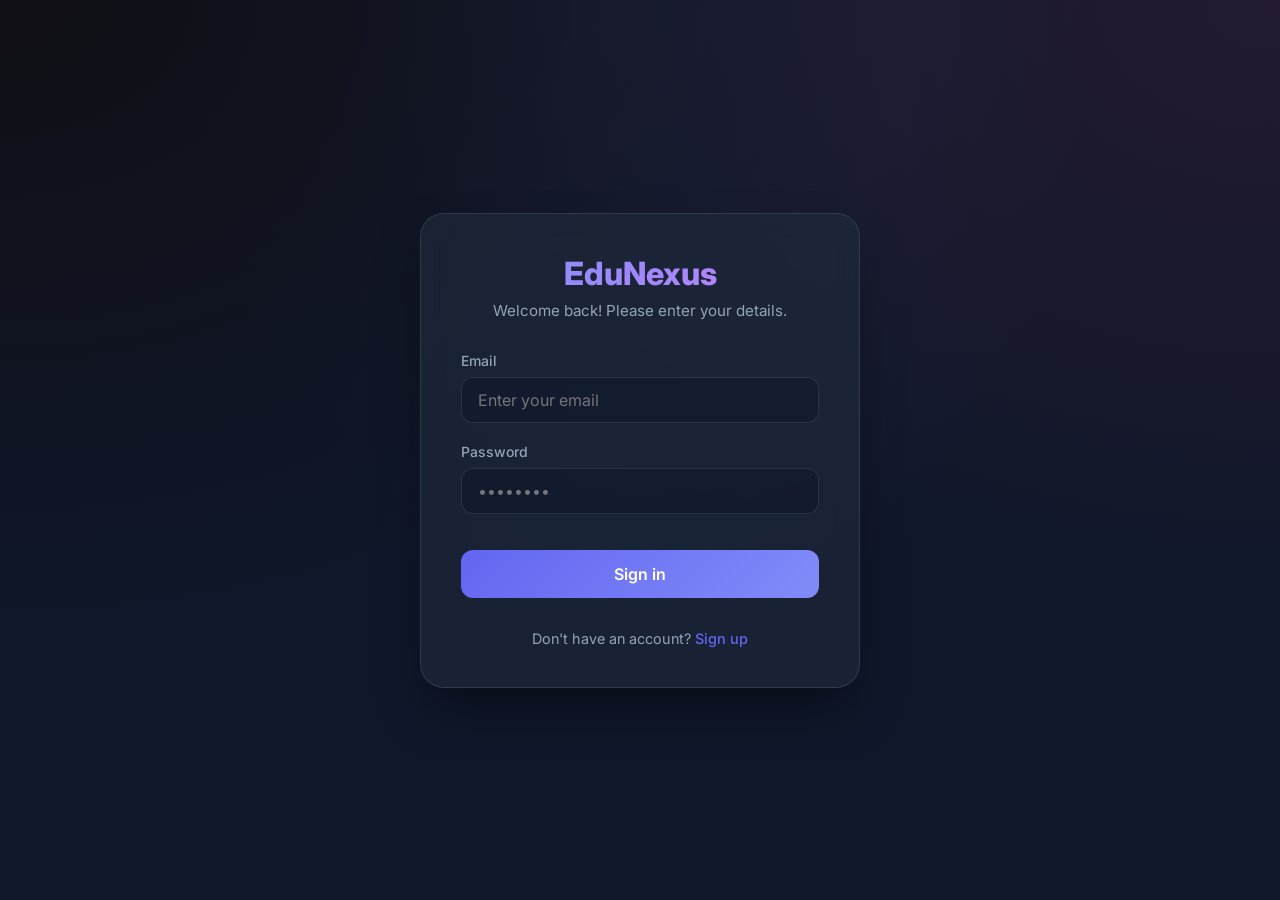
==== frontend/admin_dashboard.html @ c43dd37c "Initial commit" ====
<!DOCTYPE html>
<html lang="en">
<head>
    <meta charset="UTF-8">
    <meta name="viewport" content="width=device-width, initial-scale=1.0">
    <title>EduNexus - Admin Dashboard</title>
    <meta name="description" content="EduNexus Admin Dashboard — manage departments, classes, users, faculty assignments, and semester promotions.">
    <link href="https://fonts.googleapis.com/css2?family=Inter:wght@400;500;600;700;800&display=swap" rel="stylesheet">
    <link rel="stylesheet" href="css/style.css">
    <link rel="stylesheet" href="css/dashboard.css">
    <link rel="stylesheet" href="https://cdnjs.cloudflare.com/ajax/libs/font-awesome/6.4.0/css/all.min.css">
    <style>
        /* ── Manage Users: sub-tabs ── */
        .sub-tabs { display:flex; gap:.5rem; margin-bottom:1.5rem; flex-wrap:wrap; }
        .sub-tab {
            padding:.5rem 1.2rem; border-radius:2rem; border:1px solid var(--border-color);
            background:transparent; color:var(--text-muted); cursor:pointer;
            font-family:inherit; font-size:.85rem; font-weight:600; transition:all .2s;
        }
        .sub-tab.active { background:var(--primary-color); color:#fff; border-color:var(--primary-color); }
        .sub-tab:hover:not(.active) { border-color:rgba(99,102,241,.4); color:var(--text-main); }
        .sub-panel { display:none; animation:fadeIn .3s ease; }
        .sub-panel.active { display:block; }

        /* ── Search bar ── */
        .search-bar {
            display:flex; align-items:center; gap:.5rem; margin-bottom:1.25rem;
            background:rgba(15,23,42,.5); border:1px solid var(--border-color);
            border-radius:.65rem; padding:.1rem .5rem; max-width:360px; transition:border-color .2s;
        }
        .search-bar:focus-within { border-color:var(--primary-color); }
        .search-bar i { color:var(--text-muted); font-size:.85rem; }
        .search-bar input {
            flex:1; background:none; border:none; color:var(--text-main);
            font-family:inherit; font-size:.88rem; padding:.55rem .25rem; outline:none;
        }

        /* ── User row ── */
        .user-row {
            background:var(--bg-card); border:1px solid var(--border-color); border-radius:.75rem;
            padding:1rem 1.25rem; margin-bottom:.6rem; display:flex; align-items:center;
            gap:1rem; flex-wrap:wrap; transition:border-color .2s;
        }
        .user-row:hover { border-color:rgba(99,102,241,.25); }
        .user-avatar {
            width:40px; height:40px; border-radius:50%; display:flex;
            align-items:center; justify-content:center; font-weight:800;
            font-size:.85rem; color:white; flex-shrink:0;
        }
        .user-avatar.stu { background:linear-gradient(135deg,#818cf8,#6366f1); }
        .user-avatar.fac { background:linear-gradient(135deg,#34d399,#059669); }
        .user-info { flex:1; min-width:180px; }
        .user-name { font-weight:700; font-size:.92rem; margin-bottom:.15rem; }
        .user-email { font-size:.78rem; color:var(--text-muted); }
        .user-details { display:flex; gap:.5rem; flex-wrap:wrap; align-items:center; }
        .detail-chip {
            font-size:.72rem; font-weight:600; padding:.2rem .6rem; border-radius:1rem;
            background:rgba(99,102,241,.1); color:#818cf8; white-space:nowrap;
        }
        .detail-chip.green { background:rgba(16,185,129,.1); color:#34d399; }
        .detail-chip.amber { background:rgba(251,191,36,.1); color:#fbbf24; }
        .detail-chip.red   { background:rgba(239,68,68,.1); color:#f87171; }
        .user-actions { display:flex; gap:.4rem; flex-shrink:0; flex-wrap:wrap; }
        .act-btn {
            padding:.35rem .7rem; border-radius:.5rem; font-size:.78rem; font-weight:600;
            border:1px solid var(--border-color); background:transparent; color:var(--text-main);
            cursor:pointer; font-family:inherit; transition:all .15s;
            display:inline-flex; align-items:center; gap:.3rem;
        }
        .act-btn:hover { border-color:var(--primary-color); color:var(--primary-color); background:rgba(99,102,241,.06); }
        .act-btn.danger { border-color:rgba(239,68,68,.25); color:#f87171; }
        .act-btn.danger:hover { background:rgba(239,68,68,.1); border-color:#f87171; }

        /* ── Modal ── */
        .modal-overlay {
            position:fixed; inset:0; background:rgba(0,0,0,.55); z-index:1000;
            display:none; justify-content:center; align-items:center; padding:1rem;
            animation:fadeIn .2s ease;
        }
        .modal-overlay.open { display:flex; }
        .modal-box {
            background:var(--bg-card); border:1px solid var(--border-color);
            border-radius:1rem; padding:1.75rem; width:100%; max-width:440px;
            box-shadow:0 20px 60px rgba(0,0,0,.4); animation:modalPop .25s cubic-bezier(.16,1,.3,1);
        }
        @keyframes modalPop { from{opacity:0;transform:scale(.92) translateY(12px)} to{opacity:1;transform:none} }
        .modal-box h3 { margin:0 0 .25rem; font-size:1.1rem; }
        .modal-box .modal-desc { color:var(--text-muted); font-size:.85rem; margin-bottom:1.25rem; }
        .modal-box .form-group { margin-bottom:1rem; }
        .modal-box label { font-size:.8rem; font-weight:600; color:var(--text-muted); display:block; margin-bottom:.35rem; }
        .modal-actions { display:flex; gap:.75rem; margin-top:1.25rem; }
        .modal-actions .btn { flex:1; }
        .modal-cancel {
            flex:1; padding:.75rem; border-radius:.5rem; background:transparent;
            border:1px solid var(--border-color); color:var(--text-main); cursor:pointer;
            font-family:inherit; font-weight:600; font-size:.9rem; transition:all .15s;
        }
        .modal-cancel:hover { background:rgba(255,255,255,.04); }
        .modal-error { color:var(--error); font-size:.82rem; margin-top:.5rem; display:none; }
        .modal-error.visible { display:block; }

        /* ── Toast ── */
        .toast-container {
            position:fixed; bottom:1.5rem; right:1.5rem; z-index:9999;
            display:flex; flex-direction:column; gap:.5rem; pointer-events:none;
        }
        .toast {
            padding:.85rem 1.25rem; border-radius:.65rem; font-weight:600; font-size:.88rem;
            display:flex; align-items:center; gap:.5rem; pointer-events:auto;
            box-shadow:0 8px 24px rgba(0,0,0,.3); transform:translateX(120%);
            transition:transform .35s cubic-bezier(.16,1,.3,1), opacity .3s;
        }
        .toast.visible { transform:translateX(0); }
        .toast.success { background:linear-gradient(135deg,#10b981,#059669); color:white; }
        .toast.error   { background:linear-gradient(135deg,#ef4444,#dc2626); color:white; }

        /* ── Stats / counters ── */
        .section-stats { display:flex; gap:.75rem; margin-bottom:1.25rem; flex-wrap:wrap; }
        .section-stat {
            font-size:.82rem; color:var(--text-muted); display:flex; align-items:center; gap:.35rem;
        }
        .section-stat strong { color:var(--text-main); }
    </style>
</head>
<body>
    <div class="dashboard-layout">
        <aside class="sidebar">
            <div class="sidebar-header"><h2>EduNexus Admin</h2></div>
            <ul class="nav-links">
                <li class="active"><a href="#overview" onclick="showSection('overview')"><i class="fas fa-home"></i> Overview</a></li>
                <li><a href="#departments" onclick="showSection('departments')"><i class="fas fa-building"></i> Departments & Semesters</a></li>
                <li><a href="#classes" onclick="showSection('classes')"><i class="fas fa-chalkboard"></i> Classes</a></li>
                <li><a href="#users" onclick="showSection('users')"><i class="fas fa-user-plus"></i> Add Users</a></li>
                <li><a href="#manage-users" onclick="showSection('manage-users')"><i class="fas fa-users-cog"></i> Manage Users</a></li>
                <li><a href="#assign-faculty" onclick="showSection('assign-faculty')"><i class="fas fa-user-tie"></i> Assign Faculty</a></li>
                <li><a href="#promotion" onclick="showSection('promotion')"><i class="fas fa-level-up-alt"></i> Promote Semester</a></li>
                <li><a href="documents.html"><i class="fas fa-folder-open"></i> Documents</a></li>
                <li><a href="assignments.html"><i class="fas fa-tasks"></i> Assignments</a></li>
                <li><a href="calendar.html"><i class="fas fa-calendar-alt"></i> Calendar</a></li>
                <li><a href="analytics.html"><i class="fas fa-chart-bar"></i> Analytics</a></li>
            </ul>
            <div class="sidebar-footer">
                <button onclick="logout()" class="btn-logout"><i class="fas fa-sign-out-alt"></i> Logout</button>
            </div>
        </aside>

        <main class="main-content">
            <header class="topbar"><h1>Admin Dashboard</h1></header>

            <div class="content-sections">
                <!-- Overview Section -->
                <section id="overview" class="section-content active">
                    <div class="stats-grid">
                        <div class="stat-card"><h3>Total Students</h3><p id="stat-students" class="stat-value">…</p></div>
                        <div class="stat-card"><h3>Total Faculty</h3><p id="stat-faculty" class="stat-value">…</p></div>
                        <div class="stat-card"><h3>Departments</h3><p id="stat-departments" class="stat-value">…</p></div>
                        <div class="stat-card"><h3>Classes</h3><p id="stat-classes" class="stat-value">…</p></div>
                    </div>

                    <!-- Institution Performance Summary Widget -->
                    <div class="dashboard-card" style="margin-top:1.5rem; border-left:4px solid var(--primary-color);">
                        <div style="display:flex; justify-content:space-between; align-items:center; flex-wrap:wrap; gap:1rem;">
                            <div>
                                <h2 style="font-size:1.1rem; margin-bottom:0.4rem; display:flex; align-items:center; gap:0.5rem; font-weight:700;">
                                    <i class="fas fa-chart-line" style="color:var(--primary-color);"></i> Institution Performance Summary
                                </h2>
                                <p style="font-size:0.8rem; color:var(--text-muted); margin:0;">Real-time educational analytics and threshold-based risk monitoring.</p>
                            </div>
                            <div style="display:flex; gap:1.5rem; align-items:center; flex-wrap:wrap;">
                                <span style="font-size:0.85rem;">Students At Risk: <strong id="admin-quick-at-risk" style="color:#ef4444;">—</strong></span>
                                <span style="font-size:0.85rem;">Avg Attendance: <strong id="admin-quick-avg-att" style="color:#fbbf24;">—</strong></span>
                                <a href="analytics.html" class="btn" style="padding:0.5rem 1rem; font-size:0.75rem; margin:0;"><i class="fas fa-arrow-right"></i> Open Analytics</a>
                            </div>
                        </div>
                    </div>

                    <!-- Upcoming Academic Events Card -->
                    <div class="dashboard-card" id="upcoming-events-container" style="margin-top:1.5rem; border-top:4px solid #818cf8; display:none; background: rgba(30, 41, 59, 0.4); backdrop-filter: blur(12px); border-radius:1rem; padding: 1.25rem;">
                        <div style="display:flex; justify-content:space-between; align-items:center; margin-bottom:0.75rem; flex-wrap:wrap; gap:0.5rem;">
                            <h2 style="font-size:1.1rem; margin:0; display:flex; align-items:center; gap:0.5rem; font-weight:700;">
                                <i class="fas fa-calendar-day" style="color:#818cf8;"></i> Upcoming Academic Events
                            </h2>
                            <a href="calendar.html" class="btn" style="padding:0.4rem 0.8rem; font-size:0.72rem; margin:0;"><i class="fas fa-calendar-alt"></i> Manage Calendar</a>
                        </div>
                        <div style="display:grid; grid-template-columns: repeat(auto-fit, minmax(220px, 1fr)); gap:1rem;" id="upcoming-events-list">
                            <!-- Dynamically populated -->
                        </div>
                    </div>
                </section>

                <!-- Departments & Semesters Section -->
                <section id="departments" class="section-content">
                    <div class="card-grid">
                        <div class="dashboard-card">
                            <h2>Manage Departments</h2>
                            <form id="add-dept-form" class="inline-form">
                                <input type="text" id="dept-name" placeholder="Department Name" required class="form-control">
                                <button type="submit" class="btn">Add</button>
                            </form>
                            <div class="table-container">
                                <table id="dept-table"><thead><tr><th>ID</th><th>Name</th><th>Action</th></tr></thead><tbody></tbody></table>
                            </div>
                        </div>
                        <div class="dashboard-card">
                            <h2>Configure Semesters</h2>
                            <form id="add-sem-form" class="inline-form">
                                <input type="number" id="sem-number" placeholder="Semester Number" required class="form-control">
                                <button type="submit" class="btn">Add</button>
                            </form>
                            <div class="table-container">
                                <table id="sem-table"><thead><tr><th>ID</th><th>Number</th></tr></thead><tbody></tbody></table>
                            </div>
                        </div>
                    </div>
                </section>

                <!-- Setup Classes Section -->
                <section id="classes" class="section-content">
                    <div class="dashboard-card">
                        <h2>Create New Class</h2>
                        <form id="add-class-form" class="grid-form">
                            <select id="class-dept" class="form-control form-select" required></select>
                            <select id="class-sem" class="form-control form-select" required></select>
                            <input type="text" id="class-section" placeholder="Section (e.g., A, B)" class="form-control" required>
                            <button type="submit" class="btn">Create Class</button>
                        </form>
                        <div class="message-container" id="class-msg"></div>
                        <h3 style="margin-top:2rem;">Existing Classes</h3>
                        <div class="table-container">
                            <table id="classes-table"><thead><tr><th>ID</th><th>Department</th><th>Semester</th><th>Section</th></tr></thead><tbody></tbody></table>
                        </div>
                    </div>
                </section>

                <!-- Add Users Section -->
                <section id="users" class="section-content">
                    <div class="dashboard-card">
                        <h2>Add User to Institution</h2>
                        <p class="subtitle">User must have already signed up to EduNexus.</p>
                        <form id="add-user-form" class="grid-form">
                            <input type="email" id="user-email" placeholder="User Email" class="form-control" required>
                            <select id="user-role" class="form-control form-select" required onchange="toggleStudentFields()">
                                <option value="student">Student</option>
                                <option value="faculty">Faculty</option>
                            </select>
                            <input type="text" id="user-reg-no" placeholder="Register Number" class="form-control student-field">
                            <select id="user-class" class="form-control form-select student-field"></select>
                            <button type="submit" class="btn">Add User</button>
                        </form>
                        <div class="message-container" id="add-user-msg"></div>
                    </div>
                </section>

                <!-- Assign Faculty Section -->
                <section id="assign-faculty" class="section-content">
                    <div class="dashboard-card">
                        <h2>Assign Faculty to Classes</h2>
                        <form id="assign-faculty-form" class="grid-form">
                            <select id="assign-class" class="form-control form-select" required></select>
                            <select id="assign-teacher" class="form-control form-select" required></select>
                            <select id="assign-role" class="form-control form-select" required>
                                <option value="" disabled selected>Select Role</option>
                                <option value="class_teacher">Class Teacher</option>
                                <option value="vice_class_teacher">Vice Class Teacher</option>
                                <option value="subject_teacher">Subject Teacher</option>
                            </select>
                            <button type="submit" class="btn">Assign Faculty</button>
                        </form>
                        <div class="message-container" id="assign-faculty-msg"></div>
                        <h3 style="margin-top:2rem;">Assigned Faculty List</h3>
                        <div class="table-container">
                            <table id="assign-faculty-table"><thead><tr><th>Teacher Name</th><th>Class</th><th>Role</th></tr></thead><tbody></tbody></table>
                        </div>
                    </div>
                </section>

                <!-- ═══════ MANAGE USERS SECTION ═══════ -->
                <section id="manage-users" class="section-content">
                    <div class="sub-tabs">
                        <button class="sub-tab active" onclick="showSubTab('stu',this)" id="stab-stu">
                            <i class="fas fa-user-graduate"></i> Students
                        </button>
                        <button class="sub-tab" onclick="showSubTab('fac',this)" id="stab-fac">
                            <i class="fas fa-chalkboard-teacher"></i> Faculty
                        </button>
                    </div>

                    <!-- Students sub-panel -->
                    <div id="sub-stu" class="sub-panel active">
                        <div class="search-bar">
                            <i class="fas fa-search"></i>
                            <input type="text" id="stu-search" placeholder="Search by name, register number, or class…" oninput="filterStudents()">
                        </div>
                        <div class="section-stats" id="stu-stats"></div>
                        <div id="stu-list"><p style="color:var(--text-muted)">Loading…</p></div>
                    </div>

                    <!-- Faculty sub-panel -->
                    <div id="sub-fac" class="sub-panel">
                        <div class="search-bar">
                            <i class="fas fa-search"></i>
                            <input type="text" id="fac-search" placeholder="Search by name or email…" oninput="filterFaculty()">
                        </div>
                        <div class="section-stats" id="fac-stats"></div>
                        <div id="fac-list"><p style="color:var(--text-muted)">Loading…</p></div>
                    </div>
                </section>

                <!-- Promote Semester Section -->
                <section id="promotion" class="section-content">
                    <div class="dashboard-card center-card" style="max-width:600px; margin:auto;">
                        <h2>Semester Promotion System</h2>
                        <p style="color:var(--text-muted); margin-bottom:1.5rem;">Warning: Promoting will advance all active students to their next semester automatically and reset their class mappings.</p>
                        <div class="form-group" style="text-align:left; margin-bottom: 1.5rem;">
                            <label style="font-weight:bold; margin-bottom:0.5rem; display:block;">Data Handling Mode</label>
                            <select id="promote-mode" class="form-control form-select">
                                <option value="keep_history" selected>Preserve Academic History (Move to Archive)</option>
                                <option value="reset">Reset Data (Permanently Delete)</option>
                            </select>
                        </div>
                        <div class="message-container" id="promote-msg" style="display:none; text-align:left;"></div>
                        <button id="promote-btn" class="btn btn-warning" style="width:100%; font-size:1.1rem; border-radius:0.5rem;" onclick="handlePromoteSemester()"><i class="fas fa-level-up-alt"></i> Promote All Students</button>
                    </div>
                </section>
            </div>
        </main>
    </div>

    <!-- ═══ MODAL ═══ -->
    <div class="modal-overlay" id="modal">
        <div class="modal-box">
            <h3 id="modal-title">Action</h3>
            <p class="modal-desc" id="modal-desc"></p>
            <div id="modal-body"></div>
            <div class="modal-error" id="modal-error"></div>
            <div class="modal-actions">
                <button class="btn" id="modal-confirm" onclick="modalConfirm()">Confirm</button>
                <button class="modal-cancel" onclick="closeModal()">Cancel</button>
            </div>
        </div>
    </div>

    <!-- ═══ TOAST ═══ -->
    <div class="toast-container" id="toast-container"></div>

    <script src="js/admin.js"></script>
</body>
</html>
---- frontend/css/style.css ----
:root {
    --primary-color: #6366f1;
    --primary-hover: #4f46e5;
    --bg-dark: #0f172a;
    --bg-card: rgba(30, 41, 59, 0.7);
    --text-main: #f8fafc;
    --text-muted: #94a3b8;
    --border-color: rgba(255, 255, 255, 0.1);
    --input-bg: rgba(15, 23, 42, 0.6);
    --error: #ef4444;
    --success: #10b981;
}

* {
    margin: 0;
    padding: 0;
    box-sizing: border-box;
    font-family: 'Inter', -apple-system, BlinkMacSystemFont, 'Segoe UI', Roboto, Helvetica, Arial, sans-serif;
}

body {
    background-color: var(--bg-dark);
    color: var(--text-main);
    min-height: 100vh;
    display: flex;
    justify-content: center;
    align-items: center;
    background-image: 
        radial-gradient(at 0% 0%, hsla(253,16%,7%,1) 0, transparent 50%), 
        radial-gradient(at 50% 0%, hsla(225,39%,30%,0.2) 0, transparent 50%), 
        radial-gradient(at 100% 0%, hsla(339,49%,30%,0.2) 0, transparent 50%);
    background-attachment: fixed;
}

/* Glassmorphism Auth Container */
.auth-container {
    background: var(--bg-card);
    backdrop-filter: blur(12px);
    -webkit-backdrop-filter: blur(12px);
    border: 1px solid var(--border-color);
    padding: 2.5rem;
    border-radius: 1.5rem;
    width: 100%;
    max-width: 440px;
    box-shadow: 0 25px 50px -12px rgba(0, 0, 0, 0.5);
    transform: translateY(0);
    animation: fadeUp 0.6s cubic-bezier(0.16, 1, 0.3, 1) forwards;
}

@keyframes fadeUp {
    from {
        opacity: 0;
        transform: translateY(20px);
    }
    to {
        opacity: 1;
        transform: translateY(0);
    }
}

.auth-header {
    text-align: center;
    margin-bottom: 2rem;
}

.auth-logo {
    font-size: 2rem;
    font-weight: 800;
    background: linear-gradient(135deg, #818cf8 0%, #c084fc 100%);
    -webkit-background-clip: text;
    -webkit-text-fill-color: transparent;
    margin-bottom: 0.5rem;
}

.auth-subtitle {
    color: var(--text-muted);
    font-size: 0.95rem;
}

/* Form Styles */
.form-group {
    margin-bottom: 1.25rem;
}

.form-group label {
    display: block;
    font-size: 0.875rem;
    font-weight: 500;
    margin-bottom: 0.5rem;
    color: var(--text-muted);
}

.form-control {
    width: 100%;
    padding: 0.75rem 1rem;
    background-color: var(--input-bg);
    border: 1px solid var(--border-color);
    border-radius: 0.75rem;
    color: var(--text-main);
    font-size: 1rem;
    transition: all 0.3s ease;
}

.form-control:focus {
    outline: none;
    border-color: var(--primary-color);
    box-shadow: 0 0 0 3px rgba(99, 102, 241, 0.2);
}

.form-select {
    appearance: none;
    background-image: url("data:image/svg+xml,%3Csvg xmlns='http://www.w3.org/2000/svg' fill='none' viewBox='0 0 24 24' stroke='rgba(148,163,184,1)'%3E%3Cpath stroke-linecap='round' stroke-linejoin='round' stroke-width='2' d='M19 9l-7 7-7-7'%3E%3C/path%3E%3C/svg%3E");
    background-repeat: no-repeat;
    background-position: right 1rem center;
    background-size: 1.25rem;
}

.form-select option {
    background-color: var(--bg-dark);
    color: var(--text-main);
}

.btn {
    width: 100%;
    padding: 0.875rem;
    background: linear-gradient(135deg, var(--primary-color) 0%, #818cf8 100%);
    color: white;
    font-weight: 600;
    font-size: 1rem;
    border: none;
    border-radius: 0.75rem;
    cursor: pointer;
    transition: transform 0.2s, box-shadow 0.2s;
    margin-top: 1rem;
}

.btn:hover {
    transform: translateY(-2px);
    box-shadow: 0 10px 15px -3px rgba(99, 102, 241, 0.3);
}

.btn:active {
    transform: translateY(0);
}

.auth-footer {
    margin-top: 2rem;
    text-align: center;
    font-size: 0.9rem;
    color: var(--text-muted);
}

.auth-footer a {
    color: var(--primary-color);
    text-decoration: none;
    font-weight: 500;
    transition: color 0.3s;
}

.auth-footer a:hover {
    color: #818cf8;
}

.error-message {
    color: var(--error);
    font-size: 0.875rem;
    margin-top: 0.5rem;
    display: none;
}

#admin-fields {
    display: none;
    animation: fadeInDown 0.3s ease forwards;
}

@keyframes fadeInDown {
    from {
        opacity: 0;
        transform: translateY(-10px);
    }
    to {
        opacity: 1;
        transform: translateY(0);
    }
}
---- frontend/css/dashboard.css ----
/* ── EduNexus Shared Dashboard Layout ── */

/* ── Base Dashboard Layout ── */
.dashboard-layout {
    display: flex;
    min-height: 100vh;
    width: 100%;
}

.main-content {
    flex: 1;
    overflow-y: auto;
    padding: 2rem;
}

.topbar {
    margin-bottom: 2rem;
    display: flex;
    justify-content: space-between;
    align-items: center;
    flex-wrap: wrap;
    gap: 1rem;
}

.topbar h1 {
    font-size: 1.8rem;
    font-weight: 700;
}

.dashboard-card {
    background: var(--bg-card);
    border: 1px solid var(--border-color);
    padding: 1.5rem;
    border-radius: 1rem;
}

/* ── Sidebar ── */
.sidebar {
    width: 260px;
    background: var(--bg-card);
    border-right: 1px solid var(--border-color);
    display: flex;
    flex-direction: column;
    padding: 1.5rem 0;
    backdrop-filter: blur(12px);
    -webkit-backdrop-filter: blur(12px);
    z-index: 10;
    flex-shrink: 0;
}

.sidebar-header {
    padding: 0 1.5rem 2rem;
    border-bottom: 1px solid var(--border-color);
}

.sidebar-header h2 {
    background: linear-gradient(135deg, #818cf8 0%, #c084fc 100%);
    -webkit-background-clip: text;
    -webkit-text-fill-color: transparent;
    font-weight: 800;
}

.nav-links {
    list-style: none;
    padding: 1.5rem 1rem;
    flex: 1;
}

.nav-links li {
    margin-bottom: 0.5rem;
}

.nav-links a {
    display: flex;
    align-items: center;
    gap: 1rem;
    padding: 0.875rem 1rem;
    color: var(--text-muted);
    text-decoration: none;
    border-radius: 0.5rem;
    transition: all 0.3s;
    font-weight: 500;
}

.nav-links li.active a, .nav-links a:hover {
    background: rgba(99, 102, 241, 0.1);
    color: var(--primary-color);
}

.sidebar-footer {
    padding: 1rem 1.5rem;
    border-top: 1px solid var(--border-color);
}

.btn-logout {
    width: 100%;
    background: transparent;
    border: 1px solid var(--border-color);
    color: var(--text-muted);
    padding: 0.75rem;
    border-radius: 0.5rem;
    cursor: pointer;
    transition: all 0.3s;
    display: flex;
    justify-content: center;
    align-items: center;
    gap: 0.5rem;
    font-weight: 600;
}

.btn-logout:hover {
    background: rgba(239, 68, 68, 0.1);
    color: var(--error);
    border-color: var(--error);
}

/* ── Responsive Sidebar Toggle & Backdrops ── */
.sidebar-toggle {
    display: none;
    background: rgba(15, 23, 42, 0.4);
    border: 1px solid var(--border-color);
    color: var(--text-main);
    font-size: 1.1rem;
    padding: 0.5rem 0.75rem;
    border-radius: 0.5rem;
    cursor: pointer;
    transition: all 0.2s;
    align-items: center;
    justify-content: center;
}

.sidebar-toggle:hover {
    background: rgba(99, 102, 241, 0.1);
    border-color: var(--primary-color);
    color: var(--primary-color);
}

.sidebar-backdrop {
    position: fixed;
    inset: 0;
    background: rgba(15, 23, 42, 0.4);
    backdrop-filter: blur(4px);
    -webkit-backdrop-filter: blur(4px);
    z-index: 999;
    display: none;
    opacity: 0;
    transition: opacity 0.25s ease;
}

.sidebar-backdrop.active {
    display: block;
    opacity: 1;
}

@media (max-width: 1024px) {
    .sidebar {
        position: fixed;
        top: 0;
        left: 0;
        height: 100vh;
        width: 260px;
        transform: translateX(-100%);
        transition: transform 0.3s cubic-bezier(0.16, 1, 0.3, 1);
        z-index: 1000;
        box-shadow: 20px 0 40px rgba(0, 0, 0, 0.4);
    }
    
    .sidebar.open {
        transform: translateX(0);
    }
    
    .sidebar-toggle {
        display: inline-flex;
    }
}

@media (max-width: 768px) {
    .main-content {
        padding: 1.25rem;
    }
    
    .topbar {
        margin-bottom: 1.25rem;
        gap: 0.75rem;
    }
    
    .topbar h1 {
        font-size: 1.5rem;
    }
}

/* ── Premium Glassmorphism Modals ── */
.modal-overlay {
    position: fixed;
    inset: 0;
    background: rgba(15, 23, 42, 0.6);
    backdrop-filter: blur(12px);
    -webkit-backdrop-filter: blur(12px);
    z-index: 1000;
    display: none;
    justify-content: center;
    align-items: center;
    padding: 1rem;
    overflow-y: auto;
    animation: fadeIn 0.2s ease forwards;
}

.modal-overlay.open {
    display: flex;
}

.modal-box {
    background: var(--bg-card);
    border: 1px solid var(--border-color);
    border-radius: 1rem;
    padding: 1.75rem;
    width: 100%;
    max-width: 480px;
    max-height: 90vh;
    overflow-y: auto;
    box-shadow: 0 25px 50px -12px rgba(0, 0, 0, 0.5);
    animation: modalPop 0.25s cubic-bezier(0.16, 1, 0.3, 1) forwards;
    display: flex;
    flex-direction: column;
    gap: 0.75rem;
    scrollbar-width: thin;
}

.modal-box::-webkit-scrollbar {
    width: 6px;
}

.modal-box::-webkit-scrollbar-thumb {
    background: rgba(255, 255, 255, 0.1);
    border-radius: 3px;
}

@keyframes modalPop {
    from { opacity: 0; transform: scale(0.95) translateY(10px); }
    to { opacity: 1; transform: scale(1) translateY(0); }
}

.modal-box h3 {
    margin: 0;
    font-size: 1.25rem;
    font-weight: 700;
    color: var(--text-main);
}

.modal-desc {
    color: var(--text-muted);
    font-size: 0.85rem;
    line-height: 1.45;
    margin: 0 0 0.5rem 0;
}

.modal-actions {
    display: flex;
    gap: 0.75rem;
    margin-top: 1rem;
}

.modal-cancel {
    flex: 1;
    padding: 0.75rem 1rem;
    border-radius: 0.75rem;
    background: transparent;
    border: 1px solid var(--border-color);
    color: var(--text-main);
    font-weight: 600;
    font-size: 0.9rem;
    cursor: pointer;
    transition: all 0.2s;
    display: inline-flex;
    justify-content: center;
    align-items: center;
}

.modal-cancel:hover {
    background: rgba(255, 255, 255, 0.05);
    border-color: rgba(255, 255, 255, 0.2);
}

.modal-error {
    color: var(--error);
    font-size: 0.8rem;
    background: rgba(239, 68, 68, 0.1);
    border: 1px solid rgba(239, 68, 68, 0.2);
    padding: 0.6rem 0.85rem;
    border-radius: 0.5rem;
    display: none;
    margin-top: 0.5rem;
    animation: fadeIn 0.2s ease;
}

.form-row-grid {
    display: grid;
    grid-template-columns: 1fr 1fr;
    gap: 0.75rem;
}

@media (max-width: 480px) {
    .modal-box {
        padding: 1.25rem;
        max-height: 95vh;
    }
    .form-row-grid {
        grid-template-columns: 1fr;
        gap: 0.5rem;
    }
}

/* ── Toast Notifications ── */
.toast-container {
    position: fixed;
    bottom: 1.5rem;
    right: 1.5rem;
    z-index: 9999;
    display: flex;
    flex-direction: column;
    gap: 0.5rem;
    pointer-events: none;
}

.toast {
    padding: 0.85rem 1.25rem;
    border-radius: 0.75rem;
    font-weight: 600;
    font-size: 0.88rem;
    display: flex;
    align-items: center;
    gap: 0.5rem;
    pointer-events: auto;
    box-shadow: 0 8px 24px rgba(0, 0, 0, 0.3);
    transform: translateX(120%);
    opacity: 0;
    transition: transform 0.35s cubic-bezier(0.16, 1, 0.3, 1), opacity 0.3s;
    backdrop-filter: blur(8px);
    -webkit-backdrop-filter: blur(8px);
    border: 1px solid rgba(255, 255, 255, 0.05);
}

.toast.visible {
    transform: translateX(0);
    opacity: 1;
}

.toast.success {
    background: linear-gradient(135deg, rgba(16, 185, 129, 0.9), rgba(5, 150, 105, 0.9));
    color: white;
    border-color: rgba(16, 185, 129, 0.2);
}

.toast.error {
    background: linear-gradient(135deg, rgba(239, 68, 68, 0.9), rgba(220, 38, 38, 0.9));
    color: white;
    border-color: rgba(239, 68, 68, 0.2);
}

@media (max-width: 480px) {
    .toast-container {
        left: 1rem;
        right: 1rem;
        bottom: 1rem;
        align-items: center;
    }
    
    .toast {
        width: 100%;
        justify-content: center;
        transform: translateY(120%);
    }
    
    .toast.visible {
        transform: translateY(0);
    }
}

/* ── Common Animations ── */
@keyframes fadeIn {
    from { opacity: 0; }
    to { opacity: 1; }
}
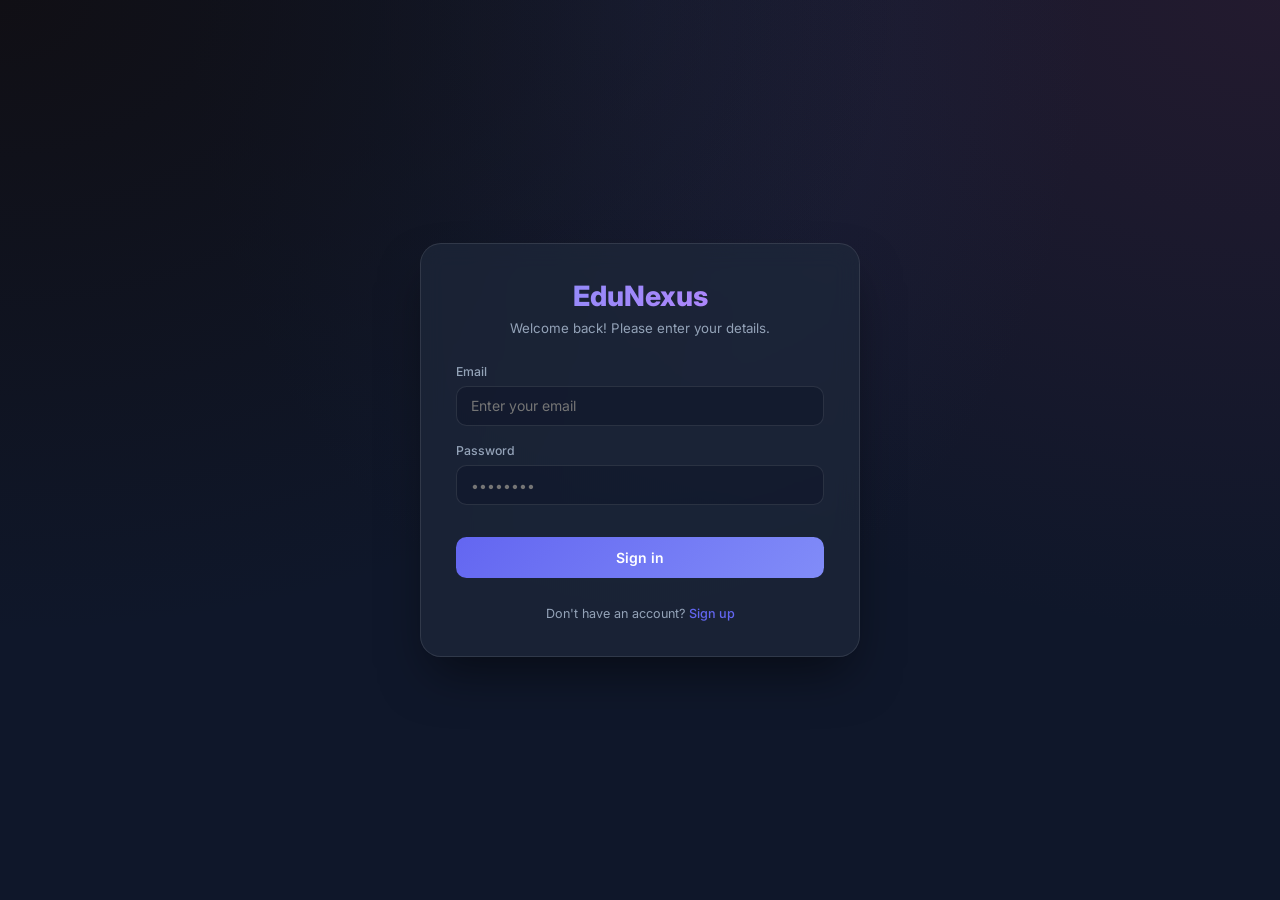
==== commit d5756213: "Add dark/light theme changer, fix section scroll jumps, sync survey sidebars, scale down font sizes " ====
--- a/frontend/admin_dashboard.html
+++ b/frontend/admin_dashboard.html
@@ -8,6 +8,7 @@
     <link href="https://fonts.googleapis.com/css2?family=Inter:wght@400;500;600;700;800&display=swap" rel="stylesheet">
     <link rel="stylesheet" href="css/style.css">
     <link rel="stylesheet" href="css/dashboard.css">
+    <script src="js/theme.js"></script>
     <link rel="stylesheet" href="https://cdnjs.cloudflare.com/ajax/libs/font-awesome/6.4.0/css/all.min.css">
     <style>
         /* ── Manage Users: sub-tabs ── */
@@ -139,8 +140,13 @@
                 <li><a href="calendar.html"><i class="fas fa-calendar-alt"></i> Calendar</a></li>
                 <li><a href="analytics.html"><i class="fas fa-chart-bar"></i> Analytics</a></li>
             </ul>
-            <div class="sidebar-footer">
-                <button onclick="logout()" class="btn-logout"><i class="fas fa-sign-out-alt"></i> Logout</button>
+            <div class="sidebar-footer" style="display: flex; gap: 0.5rem; align-items: center; padding: 1rem 1rem;">
+                <button onclick="toggleTheme()" class="btn-logout" id="theme-toggle-btn" style="flex: 1; margin: 0; padding: 0.75rem 0;" title="Toggle Theme">
+                    <i class="fas fa-moon"></i> Dark
+                </button>
+                <button onclick="logout()" class="btn-logout" style="flex: 1; margin: 0; padding: 0.75rem 0;">
+                    <i class="fas fa-sign-out-alt"></i> Logout
+                </button>
             </div>
         </aside>
 
--- a/frontend/css/style.css
+++ b/frontend/css/style.css
@@ -9,6 +9,19 @@
     --input-bg: rgba(15, 23, 42, 0.6);
     --error: #ef4444;
     --success: #10b981;
+}
+
+.light-theme {
+    --bg-dark: #f1f5f9;
+    --bg-card: rgba(255, 255, 255, 0.8);
+    --text-main: #0f172a;
+    --text-muted: #475569;
+    --border-color: rgba(15, 23, 42, 0.08);
+    --input-bg: rgba(255, 255, 255, 0.95);
+}
+
+html {
+    font-size: 14px;
 }
 
 * {
@@ -30,6 +43,13 @@
         radial-gradient(at 50% 0%, hsla(225,39%,30%,0.2) 0, transparent 50%), 
         radial-gradient(at 100% 0%, hsla(339,49%,30%,0.2) 0, transparent 50%);
     background-attachment: fixed;
+}
+
+body.light-theme {
+    background-image: 
+        radial-gradient(at 0% 0%, hsla(253,80%,96%,1) 0, transparent 50%), 
+        radial-gradient(at 50% 0%, hsla(225,80%,94%,0.6) 0, transparent 50%), 
+        radial-gradient(at 100% 0%, hsla(339,80%,94%,0.6) 0, transparent 50%);
 }
 
 /* Glassmorphism Auth Container */
--- a/frontend/css/dashboard.css
+++ b/frontend/css/dashboard.css
@@ -33,6 +33,17 @@
     padding: 1.5rem;
     border-radius: 1rem;
 }
+
+/* ── Section Content Visibility ── */
+.section-content {
+    display: none;
+}
+
+.section-content.active {
+    display: block;
+    animation: fadeIn 0.4s ease;
+}
+
 
 /* ── Sidebar ── */
 .sidebar {
